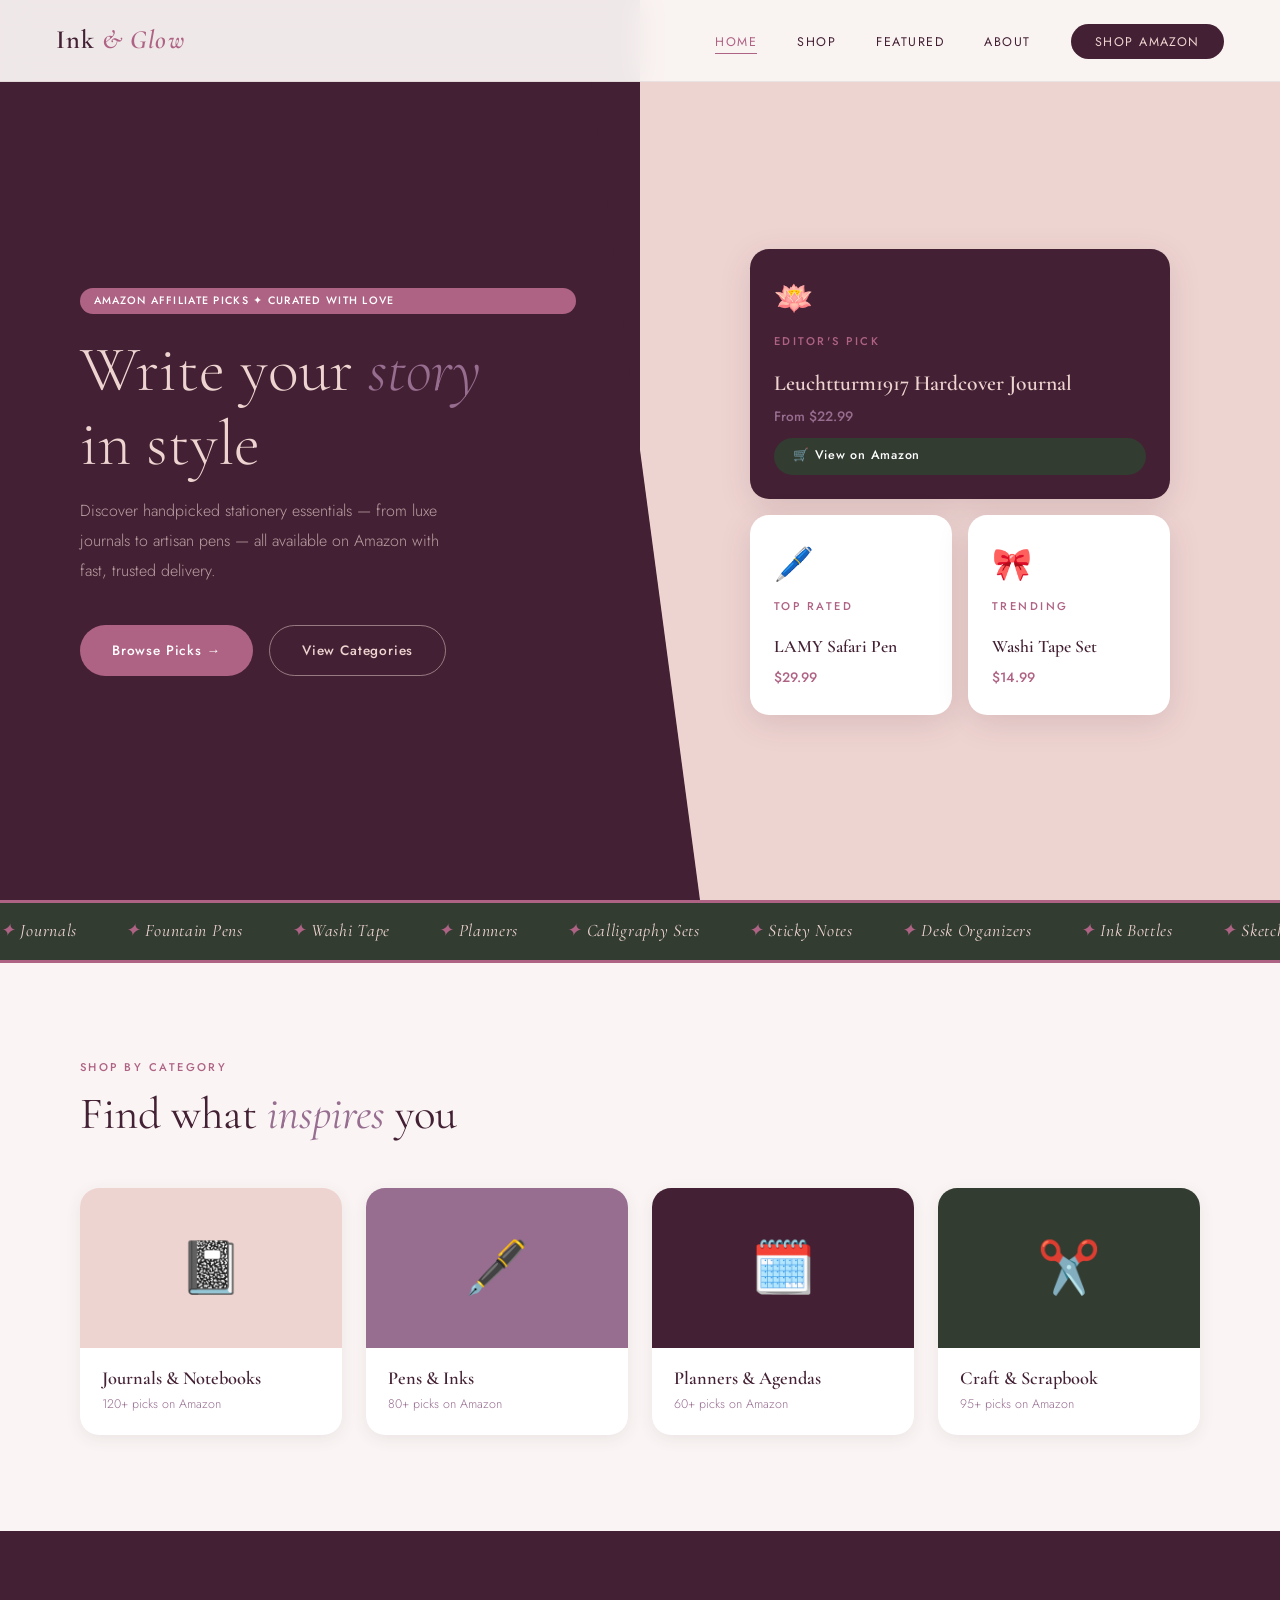
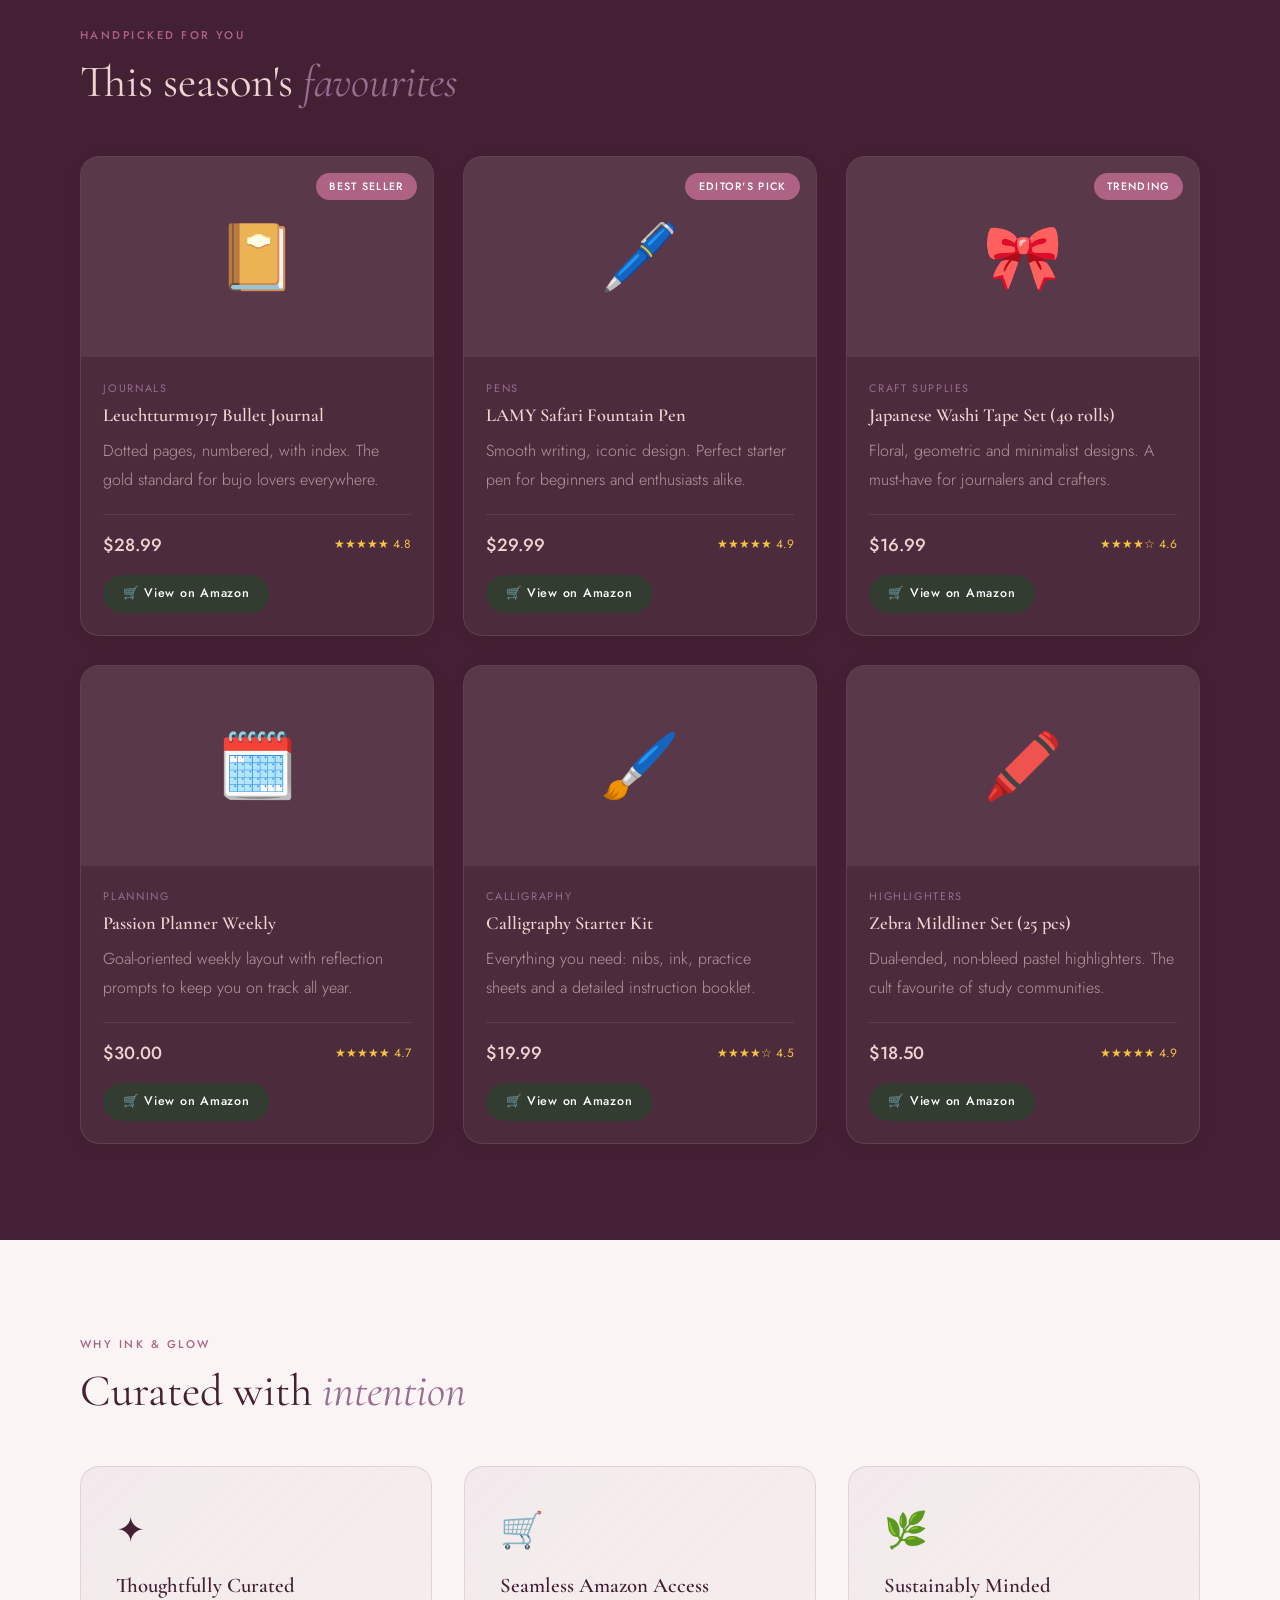
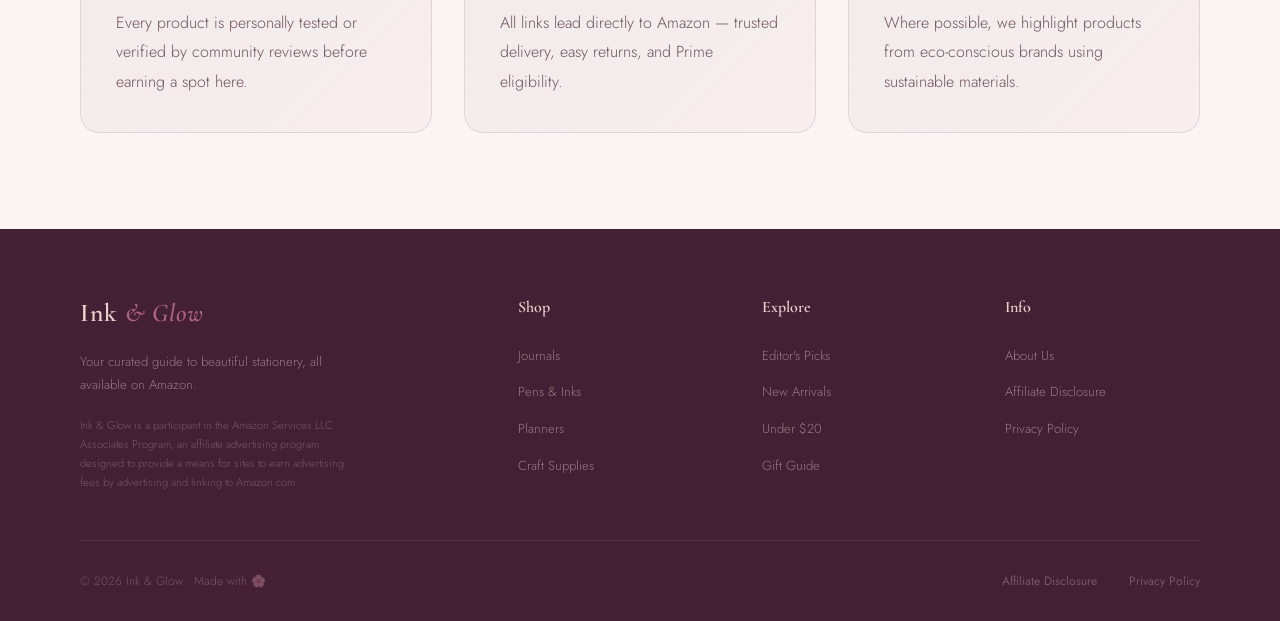
==== index.html @ 172609c1 "initial commit" ====
<!DOCTYPE html>
<html lang="en">
<head>
  <meta charset="UTF-8" />
  <meta name="viewport" content="width=device-width, initial-scale=1.0" />
  <title>Ink & Glow — Stationery You'll Adore</title>
  <link rel="stylesheet" href="style.css" />
</head>
<body>

<nav class="nav" id="nav">
  <a href="index.html" class="nav__logo">Ink <span>& Glow</span></a>
  <ul class="nav__links">
    <li><a href="index.html" class="active">Home</a></li>
    <li><a href="index.html#categories">Shop</a></li>
    <li><a href="index.html#featured">Featured</a></li>
    <li><a href="about.html">About</a></li>
    <li><a href="index.html#featured" class="nav__cta">Shop Amazon</a></li>
  </ul>
</nav>

<section class="hero">
  <div class="hero__left">
    <span class="badge badge--primary anim-1">Amazon Affiliate Picks ✦ Curated with love</span>
    <h1 class="anim-2">Write your <em>story</em><br>in style</h1>
    <p class="anim-3">Discover handpicked stationery essentials — from luxe journals to artisan pens — all available on Amazon with fast, trusted delivery.</p>
    <div class="hero__btns anim-4">
      <a href="#featured" class="btn btn--primary">Browse Picks →</a>
      <a href="#categories" class="btn btn--outline-light">View Categories</a>
    </div>
  </div>
  <div class="hero__right">
    <div class="hero__cards anim-3">
      <div class="hero-card hero-card--wide">
        <span class="hero-card__icon">🪷</span>
        <span class="section-label">Editor's Pick</span>
        <h3>Leuchtturm1917 Hardcover Journal</h3>
        <p class="hero-card__price">From $22.99</p>
        <a href="#" class="btn btn--amazon">🛒 View on Amazon</a>
      </div>
      <div class="hero-card">
        <span class="hero-card__icon">🖊️</span>
        <span class="section-label">Top Rated</span>
        <h3>LAMY Safari Pen</h3>
        <p class="hero-card__price">$29.99</p>
      </div>
      <div class="hero-card">
        <span class="hero-card__icon">🎀</span>
        <span class="section-label">Trending</span>
        <h3>Washi Tape Set</h3>
        <p class="hero-card__price">$14.99</p>
      </div>
    </div>
  </div>
</section>

<div class="marquee-wrap">
  <div class="marquee-track">
    <span>Journals</span><span>Fountain Pens</span><span>Washi Tape</span><span>Planners</span>
    <span>Calligraphy Sets</span><span>Sticky Notes</span><span>Desk Organizers</span><span>Ink Bottles</span>
    <span>Sketchbooks</span><span>Letter Sets</span><span>Stickers</span><span>Highlighters</span>
    <span>Journals</span><span>Fountain Pens</span><span>Washi Tape</span><span>Planners</span>
    <span>Calligraphy Sets</span><span>Sticky Notes</span><span>Desk Organizers</span><span>Ink Bottles</span>
    <span>Sketchbooks</span><span>Letter Sets</span><span>Stickers</span><span>Highlighters</span>
  </div>
</div>

<section class="section" id="categories">
  <span class="section-label reveal">Shop by Category</span>
  <h2 class="section-title reveal">Find what <em>inspires</em> you</h2>
  <div class="categories-grid">
    <a href="journals.html" class="card cat-card reveal">
      <div class="cat-card__thumb cat-card__thumb--rose">📓</div>
      <div class="cat-card__body"><h3 class="cat-card__name">Journals & Notebooks</h3><p class="cat-card__count">120+ picks on Amazon</p></div>
    </a>
    <a href="#" class="card cat-card reveal">
      <div class="cat-card__thumb cat-card__thumb--tulipan">🖋️</div>
      <div class="cat-card__body"><h3 class="cat-card__name">Pens & Inks</h3><p class="cat-card__count">80+ picks on Amazon</p></div>
    </a>
    <a href="#" class="card cat-card reveal">
      <div class="cat-card__thumb cat-card__thumb--eggplant">🗓️</div>
      <div class="cat-card__body"><h3 class="cat-card__name">Planners & Agendas</h3><p class="cat-card__count">60+ picks on Amazon</p></div>
    </a>
    <a href="#" class="card cat-card reveal">
      <div class="cat-card__thumb cat-card__thumb--olive">✂️</div>
      <div class="cat-card__body"><h3 class="cat-card__name">Craft & Scrapbook</h3><p class="cat-card__count">95+ picks on Amazon</p></div>
    </a>
  </div>
</section>

<section class="section section--dark" id="featured">
  <span class="section-label reveal">Handpicked for You</span>
  <h2 class="section-title reveal">This season's <em>favourites</em></h2>
  <div class="products-grid">

    <div class="card card--dark product-card reveal">
      <div class="product-card__img">📔<span class="badge badge--primary product-card__badge">Best Seller</span></div>
      <div class="product-card__body">
        <span class="product-card__cat">Journals</span>
        <h3 class="product-card__name">Leuchtturm1917 Bullet Journal</h3>
        <p>Dotted pages, numbered, with index. The gold standard for bujo lovers everywhere.</p>
        <div class="product-card__footer"><span class="product-card__price">$28.99</span><span class="product-card__stars">★★★★★ 4.8</span></div>
        <a href="#" class="btn btn--amazon" style="margin-top:1rem;">🛒 View on Amazon</a>
      </div>
    </div>

    <div class="card card--dark product-card reveal">
      <div class="product-card__img">🖊️<span class="badge badge--primary product-card__badge">Editor's Pick</span></div>
      <div class="product-card__body">
        <span class="product-card__cat">Pens</span>
        <h3 class="product-card__name">LAMY Safari Fountain Pen</h3>
        <p>Smooth writing, iconic design. Perfect starter pen for beginners and enthusiasts alike.</p>
        <div class="product-card__footer"><span class="product-card__price">$29.99</span><span class="product-card__stars">★★★★★ 4.9</span></div>
        <a href="#" class="btn btn--amazon" style="margin-top:1rem;">🛒 View on Amazon</a>
      </div>
    </div>

    <div class="card card--dark product-card reveal">
      <div class="product-card__img">🎀<span class="badge badge--primary product-card__badge">Trending</span></div>
      <div class="product-card__body">
        <span class="product-card__cat">Craft Supplies</span>
        <h3 class="product-card__name">Japanese Washi Tape Set (40 rolls)</h3>
        <p>Floral, geometric and minimalist designs. A must-have for journalers and crafters.</p>
        <div class="product-card__footer"><span class="product-card__price">$16.99</span><span class="product-card__stars">★★★★☆ 4.6</span></div>
        <a href="#" class="btn btn--amazon" style="margin-top:1rem;">🛒 View on Amazon</a>
      </div>
    </div>

    <div class="card card--dark product-card reveal">
      <div class="product-card__img">🗓️</div>
      <div class="product-card__body">
        <span class="product-card__cat">Planning</span>
        <h3 class="product-card__name">Passion Planner Weekly</h3>
        <p>Goal-oriented weekly layout with reflection prompts to keep you on track all year.</p>
        <div class="product-card__footer"><span class="product-card__price">$30.00</span><span class="product-card__stars">★★★★★ 4.7</span></div>
        <a href="#" class="btn btn--amazon" style="margin-top:1rem;">🛒 View on Amazon</a>
      </div>
    </div>

    <div class="card card--dark product-card reveal">
      <div class="product-card__img">🖌️</div>
      <div class="product-card__body">
        <span class="product-card__cat">Calligraphy</span>
        <h3 class="product-card__name">Calligraphy Starter Kit</h3>
        <p>Everything you need: nibs, ink, practice sheets and a detailed instruction booklet.</p>
        <div class="product-card__footer"><span class="product-card__price">$19.99</span><span class="product-card__stars">★★★★☆ 4.5</span></div>
        <a href="#" class="btn btn--amazon" style="margin-top:1rem;">🛒 View on Amazon</a>
      </div>
    </div>

    <div class="card card--dark product-card reveal">
      <div class="product-card__img">🖍️</div>
      <div class="product-card__body">
        <span class="product-card__cat">Highlighters</span>
        <h3 class="product-card__name">Zebra Mildliner Set (25 pcs)</h3>
        <p>Dual-ended, non-bleed pastel highlighters. The cult favourite of study communities.</p>
        <div class="product-card__footer"><span class="product-card__price">$18.50</span><span class="product-card__stars">★★★★★ 4.9</span></div>
        <a href="#" class="btn btn--amazon" style="margin-top:1rem;">🛒 View on Amazon</a>
      </div>
    </div>

  </div>
</section>

<section class="section">
  <span class="section-label reveal">Why Ink & Glow</span>
  <h2 class="section-title reveal">Curated with <em>intention</em></h2>
  <div class="why-grid">
    <div class="why-card reveal">
      <div class="why-card__icon">✦</div>
      <h3 class="why-card__title">Thoughtfully Curated</h3>
      <p>Every product is personally tested or verified by community reviews before earning a spot here.</p>
    </div>
    <div class="why-card reveal">
      <div class="why-card__icon">🛒</div>
      <h3 class="why-card__title">Seamless Amazon Access</h3>
      <p>All links lead directly to Amazon — trusted delivery, easy returns, and Prime eligibility.</p>
    </div>
    <div class="why-card reveal">
      <div class="why-card__icon">🌿</div>
      <h3 class="why-card__title">Sustainably Minded</h3>
      <p>Where possible, we highlight products from eco-conscious brands using sustainable materials.</p>
    </div>
  </div>
</section>

<footer class="footer">
  <div class="footer__grid">
    <div>
      <span class="footer__brand-name">Ink <span>& Glow</span></span>
      <p class="footer__desc">Your curated guide to beautiful stationery, all available on Amazon.</p>
      <p class="footer__disclaimer">Ink & Glow is a participant in the Amazon Services LLC Associates Program, an affiliate advertising program designed to provide a means for sites to earn advertising fees by advertising and linking to Amazon.com.</p>
    </div>
    <div>
      <p class="footer__heading">Shop</p>
      <ul class="footer__links">
        <li><a href="journals.html">Journals</a></li><li><a href="#">Pens & Inks</a></li>
        <li><a href="#">Planners</a></li><li><a href="#">Craft Supplies</a></li>
      </ul>
    </div>
    <div>
      <p class="footer__heading">Explore</p>
      <ul class="footer__links">
        <li><a href="#">Editor's Picks</a></li><li><a href="#">New Arrivals</a></li>
        <li><a href="#">Under $20</a></li><li><a href="#">Gift Guide</a></li>
      </ul>
    </div>
    <div>
      <p class="footer__heading">Info</p>
      <ul class="footer__links">
        <li><a href="about.html">About Us</a></li>
        <li><a href="affiliate-disclosure.html">Affiliate Disclosure</a></li>
        <li><a href="privacy.html">Privacy Policy</a></li>
      </ul>
    </div>
  </div>
  <div class="footer__bottom">
    <p class="footer__copy">© 2026 Ink & Glow · Made with 🌸</p>
    <div class="footer__bottom-links">
      <a href="affiliate-disclosure.html">Affiliate Disclosure</a>
      <a href="privacy.html">Privacy Policy</a>
    </div>
  </div>
</footer>

<style>
.hero { min-height: 100vh; display: grid; grid-template-columns: 1fr 1fr; overflow: hidden; }
.hero__left { background: var(--eggplant); display: flex; flex-direction: column; justify-content: center; padding: 8rem 4rem 4rem 5rem; position: relative; z-index: 1; }
.hero__left::after { content: ''; position: absolute; right: -60px; top: 0; bottom: 0; width: 120px; background: var(--eggplant); clip-path: polygon(0 0, 0% 100%, 100% 100%); z-index: 2; }
.hero__left h1 { font-size: clamp(3rem, 5vw, 5rem); font-weight: 300; color: var(--misty-rose); margin: 1.2rem 0 1rem; }
.hero__left h1 em { color: var(--tulipan); }
.hero__left p { color: rgba(238,212,209,0.7); max-width: 380px; }
.hero__btns { display: flex; gap: 1rem; flex-wrap: wrap; margin-top: 2.5rem; }
.hero__right { background: var(--misty-rose); display: flex; align-items: center; justify-content: center; padding: 8rem 3rem 4rem; }
.hero__cards { display: grid; grid-template-columns: 1fr 1fr; gap: 1rem; width: 100%; max-width: 420px; }
.hero-card { background: #fff; border-radius: var(--radius-md); padding: 1.5rem; display: flex; flex-direction: column; gap: 0.5rem; box-shadow: var(--shadow-md); transition: transform var(--transition); }
.hero-card:hover { transform: translateY(-4px); }
.hero-card--wide { grid-column: span 2; background: var(--eggplant); }
.hero-card__icon { font-size: 2rem; }
.hero-card--wide .section-label { color: var(--raspberry); }
.hero-card h3 { font-family: var(--font-display); font-size: 1.1rem; font-weight: 600; color: var(--eggplant); line-height: 1.2; }
.hero-card--wide h3 { color: var(--misty-rose); font-size: 1.35rem; }
.hero-card__price { font-size: 0.85rem; color: var(--raspberry); font-weight: 500; }
.hero-card--wide .hero-card__price { color: var(--tulipan); }

.categories-grid { display: grid; grid-template-columns: repeat(4, 1fr); gap: 1.5rem; margin-top: 3rem; }
.cat-card { text-decoration: none; }
.cat-card__thumb { height: 160px; display: flex; align-items: center; justify-content: center; font-size: 3.2rem; }
.cat-card__thumb--rose    { background: var(--misty-rose); }
.cat-card__thumb--tulipan { background: var(--tulipan); }
.cat-card__thumb--eggplant{ background: var(--eggplant); }
.cat-card__thumb--olive   { background: var(--olive); }
.cat-card__body { padding: 1.2rem 1.4rem; }
.cat-card__name { font-family: var(--font-display); font-size: 1.15rem; font-weight: 600; color: var(--eggplant); margin-bottom: 0.25rem; }
.cat-card__count { font-size: 0.78rem; color: var(--tulipan); }

.products-grid { display: grid; grid-template-columns: repeat(3, 1fr); gap: 1.8rem; margin-top: 3rem; }
.product-card__img { height: 200px; display: flex; align-items: center; justify-content: center; font-size: 4rem; background: rgba(238,212,209,0.08); position: relative; }
.product-card__badge { position: absolute; top: 1rem; right: 1rem; }
.product-card__body { padding: 1.4rem; }
.product-card__cat { font-size: 0.68rem; text-transform: uppercase; letter-spacing: 0.15em; color: var(--tulipan); display: block; margin-bottom: 0.4rem; }
.product-card__name { font-family: var(--font-display); font-size: 1.15rem; font-weight: 600; color: var(--misty-rose); margin-bottom: 0.5rem; line-height: 1.3; }
.product-card__footer { display: flex; align-items: center; justify-content: space-between; margin-top: 1.2rem; padding-top: 1rem; border-top: 1px solid rgba(238,212,209,0.1); }
.product-card__price { font-size: 1.1rem; font-weight: 500; color: var(--misty-rose); }
.product-card__stars { font-size: 0.75rem; color: #f5c542; }

.why-grid { display: grid; grid-template-columns: repeat(3, 1fr); gap: 2rem; margin-top: 3rem; }
.why-card { padding: 2.2rem; border-radius: var(--radius-md); background: linear-gradient(135deg, rgba(151,109,144,0.08), rgba(238,212,209,0.18)); border: 1px solid rgba(151,109,144,0.2); }
.why-card__icon { font-size: 2.2rem; margin-bottom: 1rem; }
.why-card__title { font-family: var(--font-display); font-size: 1.3rem; font-weight: 600; color: var(--eggplant); margin-bottom: 0.6rem; }

@media (max-width: 900px) {
  .hero { grid-template-columns: 1fr; }
  .hero__left::after { display: none; }
  .categories-grid { grid-template-columns: repeat(2, 1fr); }
  .products-grid { grid-template-columns: 1fr; }
  .why-grid { grid-template-columns: 1fr; }
}
</style>

<script>
  const nav = document.getElementById('nav');
  window.addEventListener('scroll', () => nav.classList.toggle('scrolled', window.scrollY > 40));
  const reveals = document.querySelectorAll('.reveal');
  const observer = new IntersectionObserver((entries) => {
    entries.forEach((e, i) => {
      if (e.isIntersecting) { e.target.style.transitionDelay = (i % 4) * 0.08 + 's'; e.target.classList.add('visible'); }
    });
  }, { threshold: 0.1 });
  reveals.forEach(el => observer.observe(el));
</script>
</body>
</html>
---- style.css ----
@import url('https://fonts.googleapis.com/css2?family=Cormorant+Garamond:ital,wght@0,300;0,400;0,600;1,300;1,400;1,600&family=Jost:wght@300;400;500;600&display=swap');

:root {
  --misty-rose: #EED4D1;
  --eggplant:   #432033;
  --tulipan:    #976D90;
  --raspberry:  #AF6384;
  --olive:      #323C31;
  --cream:      #FAF5F4;
  --font-display: 'Cormorant Garamond', serif;
  --font-body:    'Jost', sans-serif;
  --shadow-sm: 0 4px 16px rgba(67,32,51,0.08);
  --shadow-md: 0 8px 32px rgba(67,32,51,0.13);
  --radius-sm:   0.6rem;
  --radius-md:   1.2rem;
  --radius-pill: 2rem;
  --transition: 0.28s ease;
}

*, *::before, *::after { box-sizing: border-box; margin: 0; padding: 0; }
html { scroll-behavior: smooth; }
body { font-family: var(--font-body); background: var(--cream); color: var(--eggplant); overflow-x: hidden; line-height: 1.6; }
img { max-width: 100%; display: block; }
ul  { list-style: none; }
a   { color: inherit; text-decoration: none; }

h1, h2, h3, h4 { font-family: var(--font-display); font-weight: 400; line-height: 1.15; }
p { font-weight: 300; line-height: 1.85; color: rgba(67,32,51,0.75); }
em { font-style: italic; color: var(--tulipan); }

.section-label { display: block; font-size: 0.7rem; letter-spacing: 0.22em; text-transform: uppercase; color: var(--raspberry); font-weight: 500; margin-bottom: 0.75rem; }
.section-title { font-family: var(--font-display); font-size: clamp(2rem, 3.5vw, 3rem); font-weight: 400; color: var(--eggplant); margin-bottom: 1.2rem; }

.section       { padding: 6rem 5rem; }
.section--dark { background: var(--eggplant); }
.section--dark .section-title { color: var(--misty-rose); }
.section--dark p { color: rgba(238,212,209,0.65); }
.section--rose  { background: var(--misty-rose); }

.nav {
  position: fixed; top: 0; left: 0; right: 0; z-index: 1000;
  display: flex; align-items: center; justify-content: space-between;
  padding: 1.2rem 3.5rem;
  background: rgba(250,245,244,0.94);
  backdrop-filter: blur(14px);
  border-bottom: 1px solid rgba(67,32,51,0.08);
  transition: box-shadow var(--transition);
}
.nav.scrolled { box-shadow: var(--shadow-sm); }
.nav__logo { font-family: var(--font-display); font-size: 1.65rem; font-weight: 600; letter-spacing: 0.04em; color: var(--eggplant); }
.nav__logo span { color: var(--raspberry); font-style: italic; }
.nav__links { display: flex; align-items: center; gap: 2.5rem; }
.nav__links a { font-size: 0.78rem; letter-spacing: 0.12em; text-transform: uppercase; font-weight: 400; color: var(--eggplant); transition: color var(--transition); position: relative; }
.nav__links a::after { content: ''; position: absolute; bottom: -3px; left: 0; right: 0; height: 1px; background: var(--raspberry); transform: scaleX(0); transform-origin: left; transition: transform var(--transition); }
.nav__links a:hover        { color: var(--raspberry); }
.nav__links a:hover::after { transform: scaleX(1); }
.nav__links a.active       { color: var(--raspberry); }
.nav__links a.active::after{ transform: scaleX(1); }
.nav__cta { background: var(--eggplant) !important; color: var(--misty-rose) !important; padding: 0.55rem 1.5rem; border-radius: var(--radius-pill); transition: background var(--transition) !important; }
.nav__cta::after { display: none !important; }
.nav__cta:hover  { background: var(--raspberry) !important; color: #fff !important; }

.btn { display: inline-flex; align-items: center; gap: 0.5rem; padding: 0.85rem 2rem; border-radius: var(--radius-pill); font-family: var(--font-body); font-size: 0.85rem; letter-spacing: 0.06em; font-weight: 500; cursor: pointer; border: none; transition: transform var(--transition), background var(--transition), color var(--transition); }
.btn:hover { transform: translateY(-2px); }
.btn--primary       { background: var(--raspberry); color: #fff; }
.btn--primary:hover { background: var(--tulipan); color: #fff; }
.btn--outline-light       { border: 1.5px solid rgba(238,212,209,0.5); color: var(--misty-rose); background: transparent; }
.btn--outline-light:hover { border-color: var(--misty-rose); color: #fff; }
.btn--outline       { border: 1.5px solid var(--eggplant); color: var(--eggplant); background: transparent; }
.btn--outline:hover { background: var(--eggplant); color: var(--misty-rose); }
.btn--amazon       { background: var(--olive); color: #fff; font-size: 0.78rem; padding: 0.55rem 1.2rem; }
.btn--amazon:hover { background: var(--raspberry); }

.badge { display: inline-block; font-size: 0.67rem; letter-spacing: 0.12em; text-transform: uppercase; padding: 0.28rem 0.85rem; border-radius: var(--radius-pill); font-weight: 500; }
.badge--primary { background: var(--raspberry); color: #fff; }

.marquee-wrap { background: var(--olive); padding: 0.9rem 0; overflow: hidden; border-top: 3px solid var(--raspberry); border-bottom: 3px solid var(--raspberry); }
.marquee-track { display: flex; gap: 3rem; width: max-content; animation: marquee 25s linear infinite; }
.marquee-track span { font-family: var(--font-display); font-size: 1.1rem; font-style: italic; color: var(--misty-rose); white-space: nowrap; letter-spacing: 0.04em; }
.marquee-track span::before { content: '✦ '; color: var(--raspberry); }

.card { background: #fff; border-radius: var(--radius-md); overflow: hidden; box-shadow: var(--shadow-sm); transition: transform var(--transition), box-shadow var(--transition); }
.card:hover { transform: translateY(-6px); box-shadow: var(--shadow-md); }
.card--dark { background: rgba(255,255,255,0.05); border: 1px solid rgba(238,212,209,0.12); }
.card--dark:hover { border-color: var(--raspberry); }

.page-hero { padding: 10rem 5rem 5rem; background: var(--eggplant); position: relative; overflow: hidden; }
.page-hero::before { content: ''; position: absolute; top: -60px; right: -60px; width: 420px; height: 420px; border-radius: 50%; background: radial-gradient(circle, rgba(175,99,132,0.22) 0%, transparent 70%); pointer-events: none; }
.page-hero__label { color: var(--raspberry) !important; }
.page-hero__title { font-family: var(--font-display); font-size: clamp(2.5rem, 5vw, 4.5rem); color: var(--misty-rose); font-weight: 300; max-width: 680px; margin-bottom: 1rem; }
.page-hero__sub { font-size: 1rem; color: rgba(238,212,209,0.65); max-width: 560px; font-weight: 300; line-height: 1.8; }

.prose { max-width: 780px; }
.prose h2 { font-family: var(--font-display); font-size: 1.65rem; font-weight: 600; color: var(--eggplant); margin: 2.8rem 0 0.75rem; }
.prose h2:first-child { margin-top: 0; }
.prose p  { margin-bottom: 1.2rem; }
.prose ul { list-style: disc; padding-left: 1.4rem; margin-bottom: 1.2rem; }
.prose ul li { font-weight: 300; line-height: 1.8; color: rgba(67,32,51,0.75); margin-bottom: 0.4rem; }
.prose a { color: var(--raspberry); text-decoration: underline; text-underline-offset: 3px; }
.prose a:hover { color: var(--tulipan); }
.prose .last-updated { font-size: 0.78rem; color: var(--tulipan); margin-bottom: 2.5rem; }

.footer { background: var(--eggplant); padding: 4rem 5rem 0; }
.footer__grid { display: grid; grid-template-columns: 2fr 1fr 1fr 1fr; gap: 3rem; padding-bottom: 3rem; border-bottom: 1px solid rgba(238,212,209,0.1); }
.footer__brand-name { font-family: var(--font-display); font-size: 1.6rem; font-weight: 600; color: var(--misty-rose); letter-spacing: 0.04em; display: inline-block; margin-bottom: 1rem; }
.footer__brand-name span { color: var(--raspberry); font-style: italic; }
.footer__desc { font-size: 0.82rem; color: rgba(238,212,209,0.5); max-width: 260px; line-height: 1.8; font-weight: 300; }
.footer__disclaimer { font-size: 0.7rem; color: rgba(238,212,209,0.3); margin-top: 1.2rem; line-height: 1.7; max-width: 280px; }
.footer__heading { font-family: var(--font-display); font-size: 1rem; font-weight: 600; color: var(--misty-rose); margin-bottom: 1.2rem; }
.footer__links { display: flex; flex-direction: column; gap: 0.7rem; }
.footer__links a { font-size: 0.82rem; color: rgba(238,212,209,0.5); font-weight: 300; transition: color var(--transition); }
.footer__links a:hover { color: var(--misty-rose); }
.footer__bottom { padding: 1.8rem 0; display: flex; align-items: center; justify-content: space-between; }
.footer__copy { font-size: 0.75rem; color: rgba(238,212,209,0.3); font-weight: 300; }
.footer__bottom-links { display: flex; gap: 2rem; }
.footer__bottom-links a { font-size: 0.75rem; color: rgba(238,212,209,0.3); transition: color var(--transition); }
.footer__bottom-links a:hover { color: var(--misty-rose); }

.reveal { opacity: 0; transform: translateY(28px); transition: opacity 0.7s ease, transform 0.7s ease; }
.reveal.visible { opacity: 1; transform: translateY(0); }

@keyframes fadeUp { from { opacity: 0; transform: translateY(24px); } to { opacity: 1; transform: translateY(0); } }
@keyframes marquee { from { transform: translateX(0); } to { transform: translateX(-50%); } }
.anim-1 { animation: fadeUp 0.8s 0.05s ease both; }
.anim-2 { animation: fadeUp 0.8s 0.15s ease both; }
.anim-3 { animation: fadeUp 0.8s 0.25s ease both; }
.anim-4 { animation: fadeUp 0.8s 0.35s ease both; }

@media (max-width: 1024px) {
  .section { padding: 5rem 3rem; }
  .footer__grid { grid-template-columns: 1fr 1fr; gap: 2rem; }
}
@media (max-width: 768px) {
  .nav { padding: 1rem 1.5rem; }
  .nav__links { display: none; }
  .section { padding: 4rem 1.5rem; }
  .page-hero { padding: 8rem 1.5rem 4rem; }
  .footer { padding: 3rem 1.5rem 0; }
  .footer__grid { grid-template-columns: 1fr; gap: 2rem; }
  .footer__bottom { flex-direction: column; gap: 1rem; text-align: center; }
}
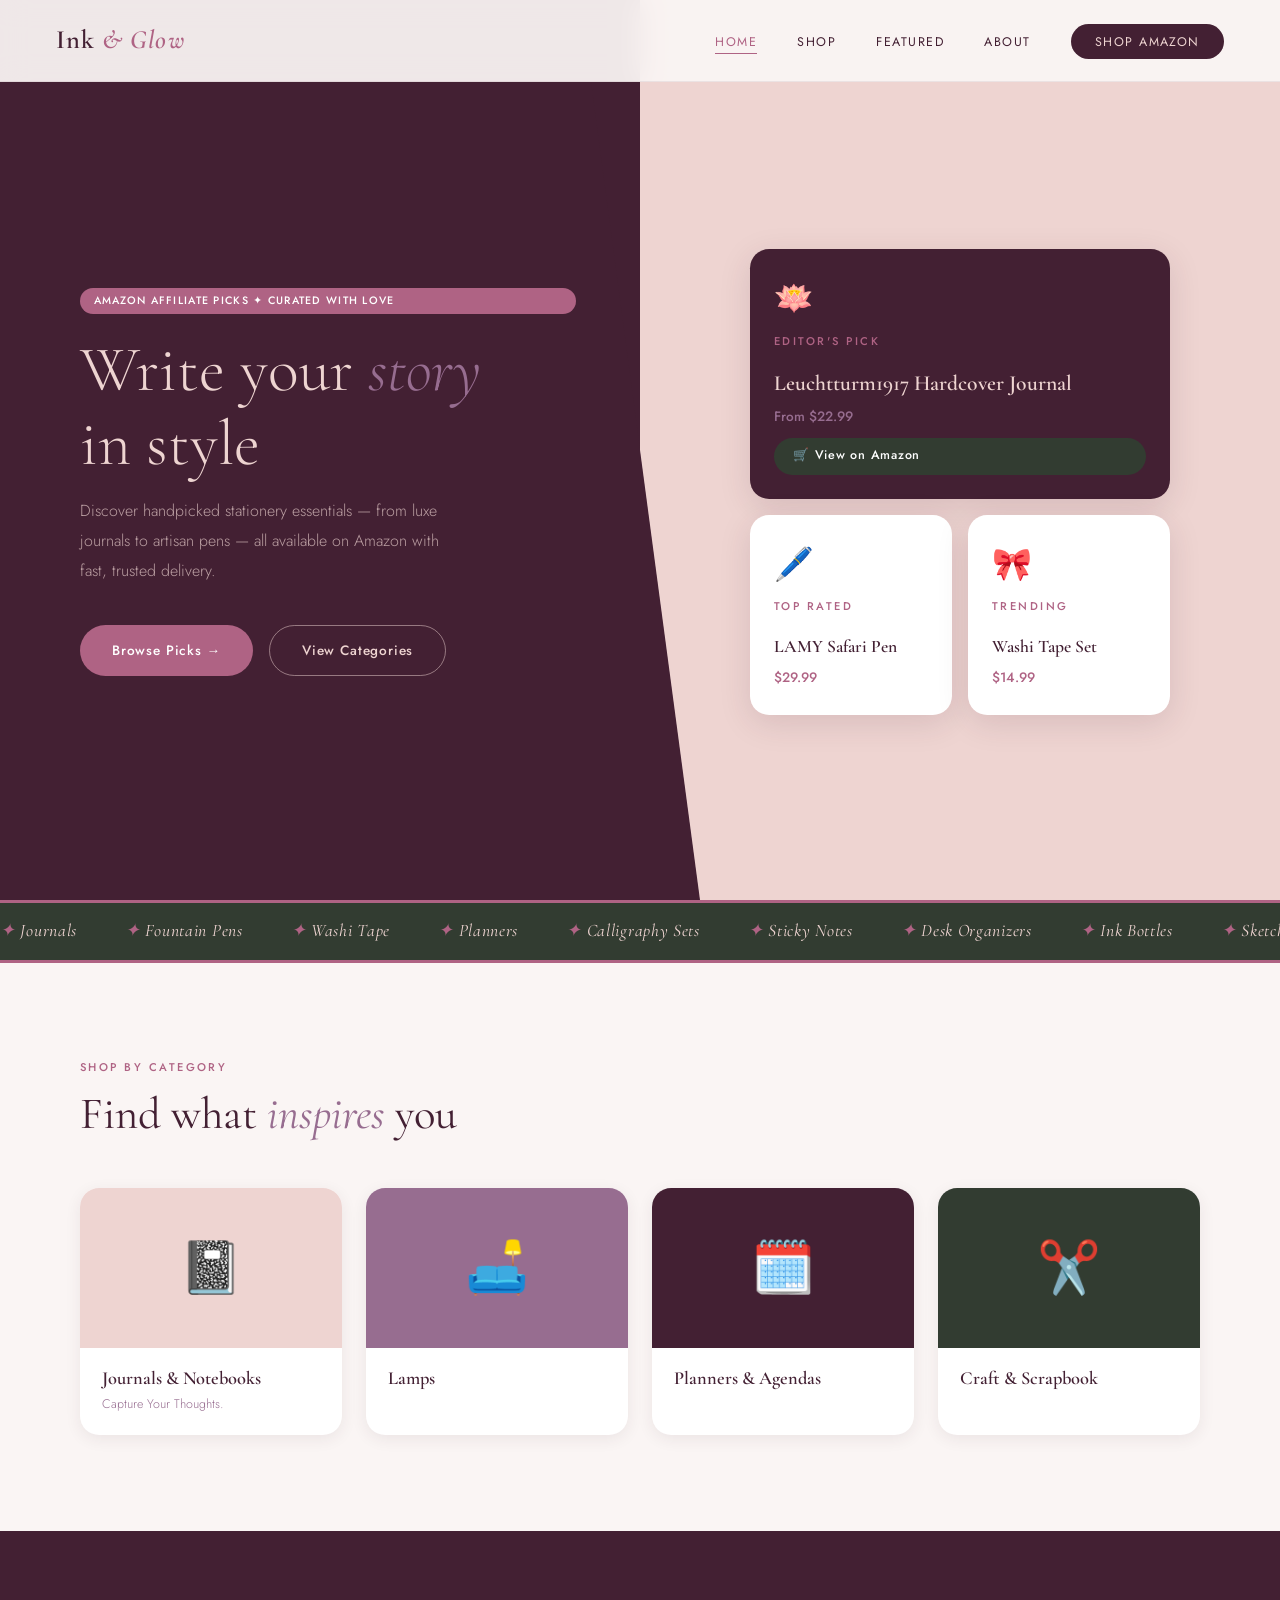
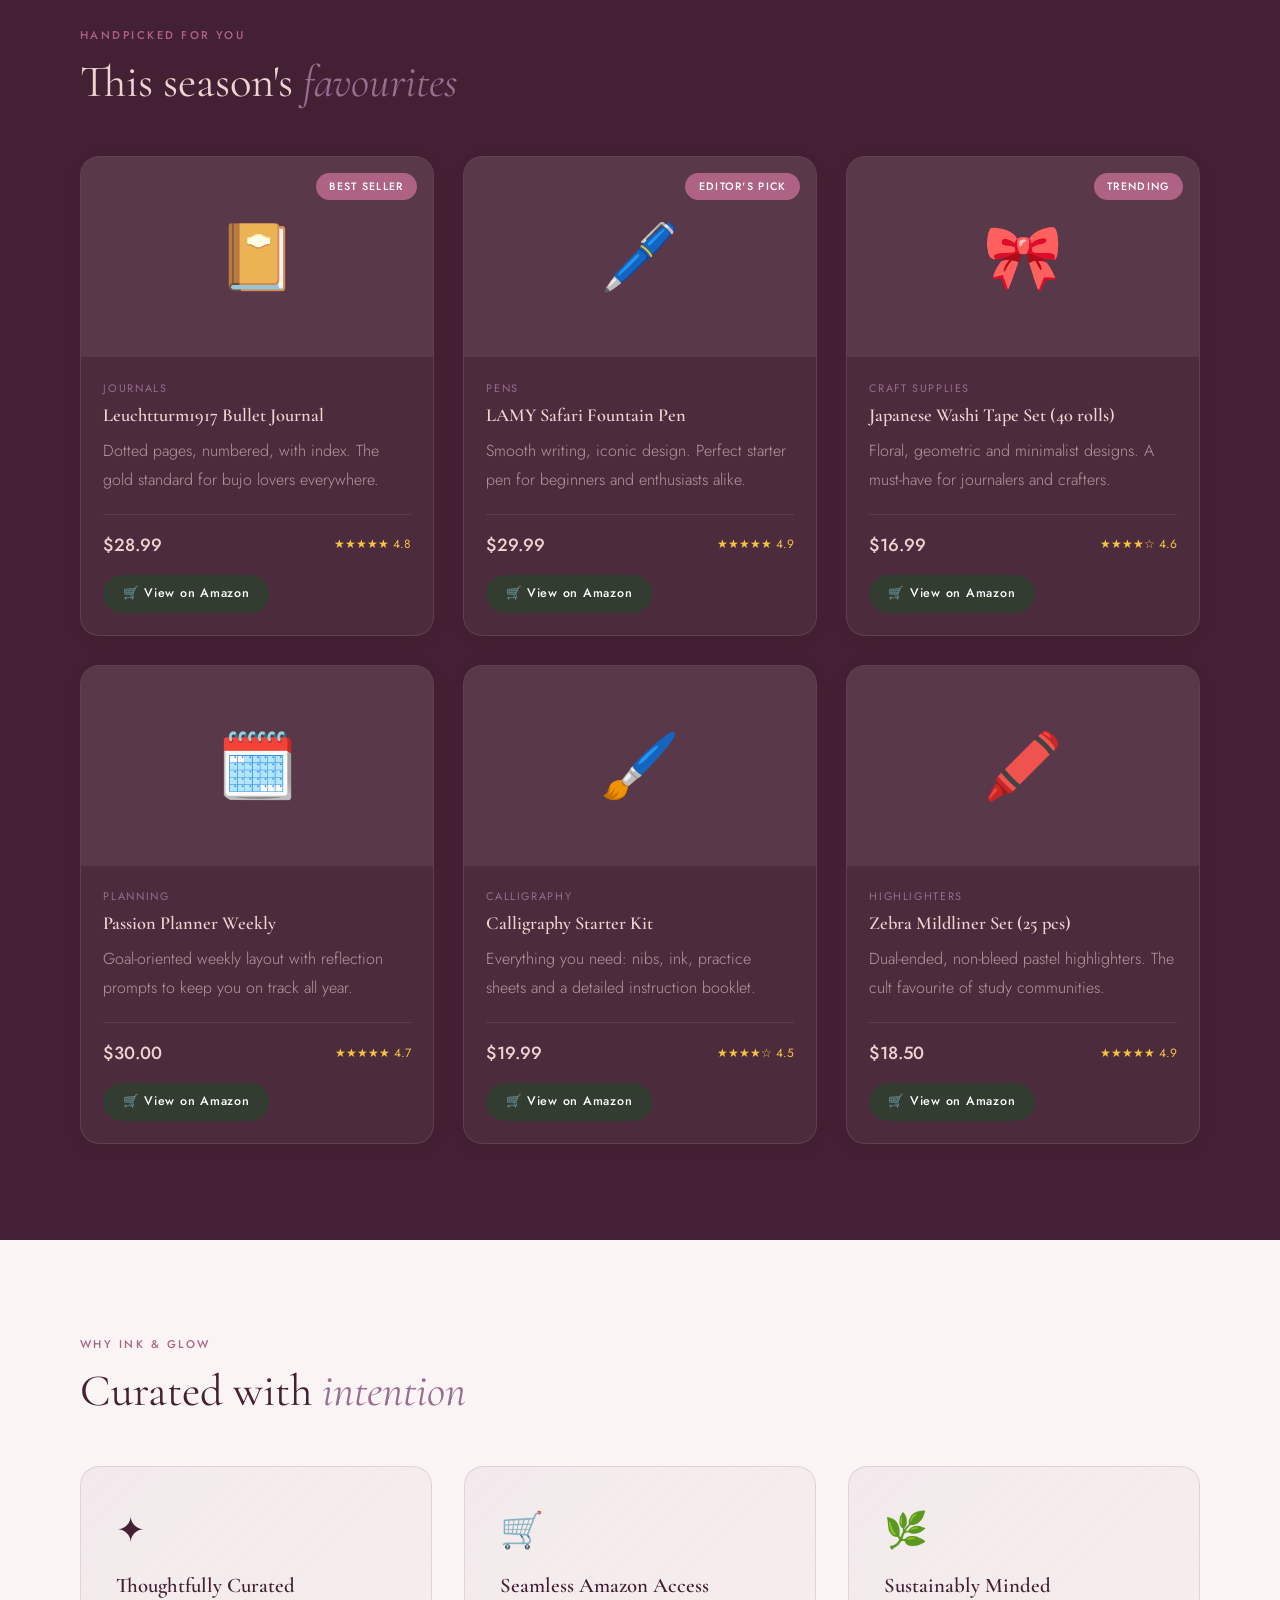
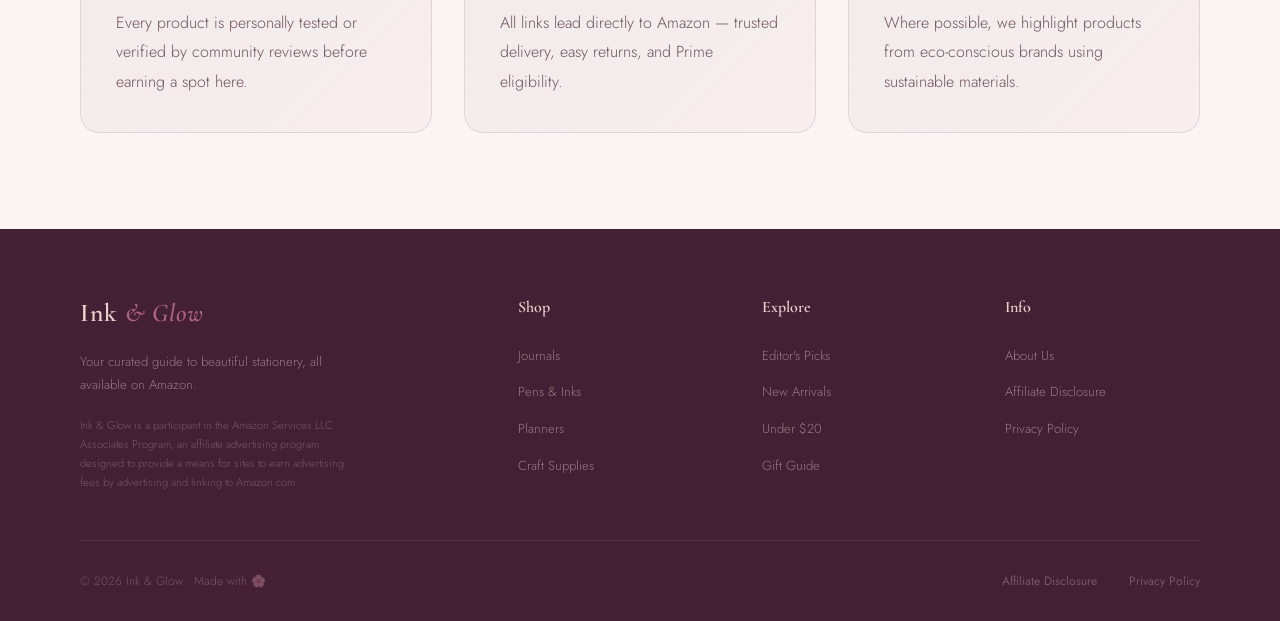
==== commit 69e3789b: "new updates" ====
--- a/index.html
+++ b/index.html
@@ -71,19 +71,19 @@
   <div class="categories-grid">
     <a href="journals.html" class="card cat-card reveal">
       <div class="cat-card__thumb cat-card__thumb--rose">📓</div>
-      <div class="cat-card__body"><h3 class="cat-card__name">Journals & Notebooks</h3><p class="cat-card__count">120+ picks on Amazon</p></div>
-    </a>
-    <a href="#" class="card cat-card reveal">
-      <div class="cat-card__thumb cat-card__thumb--tulipan">🖋️</div>
-      <div class="cat-card__body"><h3 class="cat-card__name">Pens & Inks</h3><p class="cat-card__count">80+ picks on Amazon</p></div>
+      <div class="cat-card__body"><h3 class="cat-card__name">Journals & Notebooks</h3><p class="cat-card__count">Capture Your Thoughts.</p></div>
+    </a>
+    <a href="lamps.html" class="card cat-card reveal">
+      <div class="cat-card__thumb cat-card__thumb--tulipan">🛋️</div>
+      <div class="cat-card__body"><h3 class="cat-card__name">Lamps</h3><p class="cat-card__count"></p></div>
     </a>
     <a href="#" class="card cat-card reveal">
       <div class="cat-card__thumb cat-card__thumb--eggplant">🗓️</div>
-      <div class="cat-card__body"><h3 class="cat-card__name">Planners & Agendas</h3><p class="cat-card__count">60+ picks on Amazon</p></div>
+      <div class="cat-card__body"><h3 class="cat-card__name">Planners & Agendas</h3><p class="cat-card__count"></p></div>
     </a>
     <a href="#" class="card cat-card reveal">
       <div class="cat-card__thumb cat-card__thumb--olive">✂️</div>
-      <div class="cat-card__body"><h3 class="cat-card__name">Craft & Scrapbook</h3><p class="cat-card__count">95+ picks on Amazon</p></div>
+      <div class="cat-card__body"><h3 class="cat-card__name">Craft & Scrapbook</h3><p class="cat-card__count"></p></div>
     </a>
   </div>
 </section>
